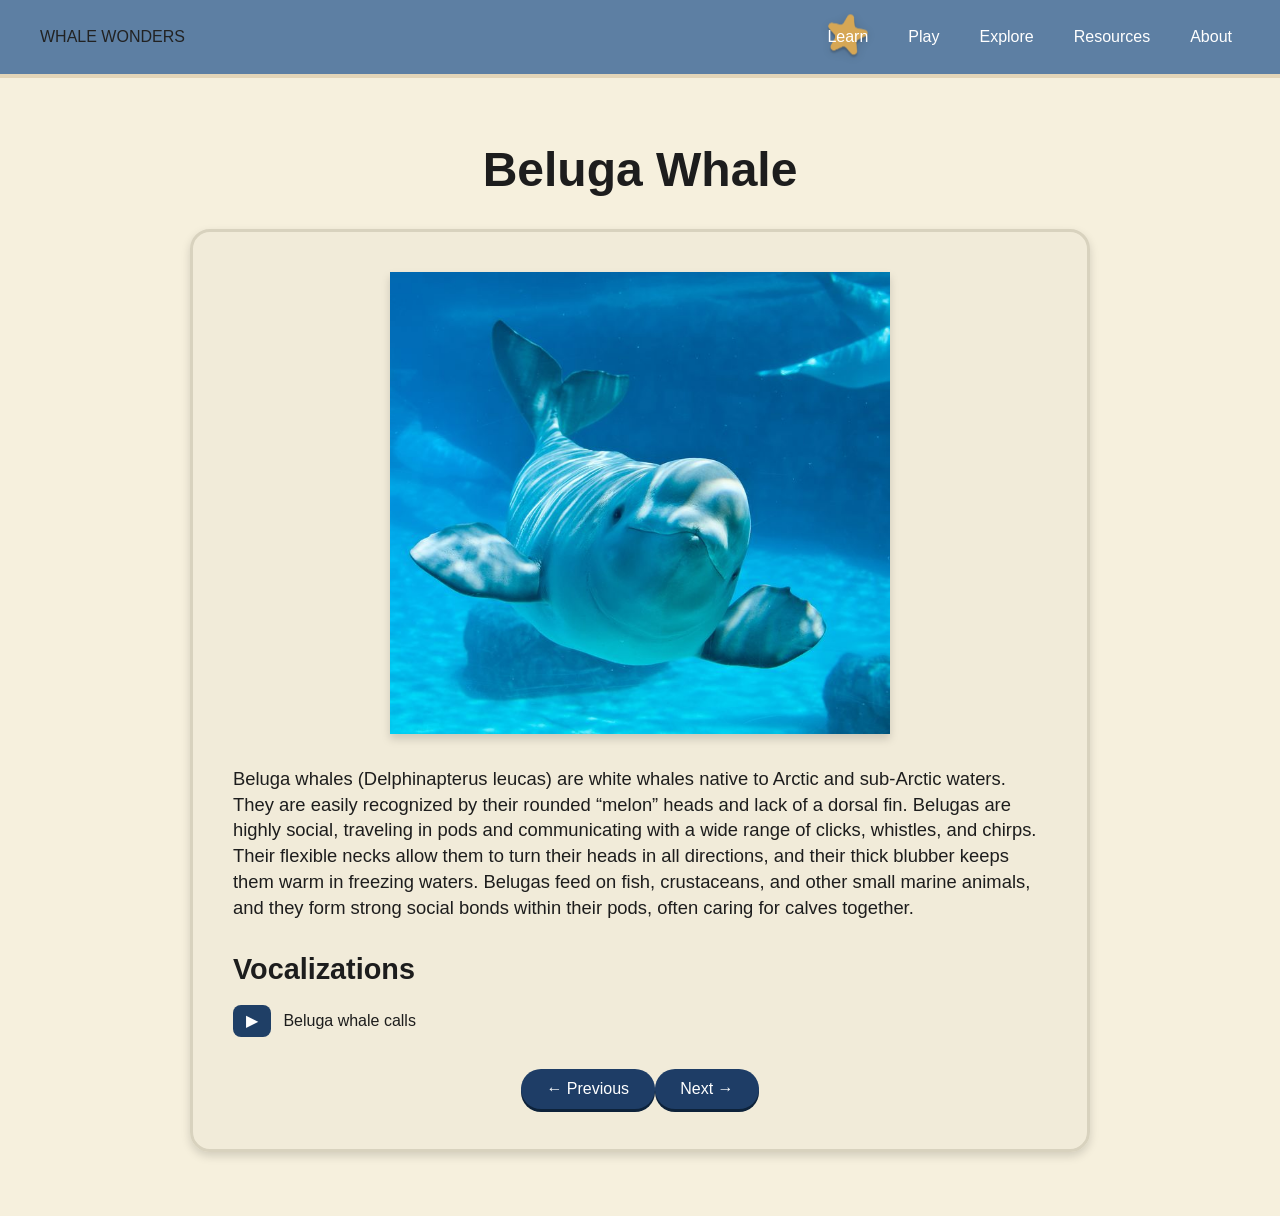
==== beluga.html @ 68707bb9 "revision" ====
<!DOCTYPE html>
<html lang="en">
<head>
  <meta charset="UTF-8">
  <meta name="viewport" content="width=device-width, initial-scale=1.0">
  <title>Beluga Whale Info</title>
  <link rel="stylesheet" href="beluga.css">
</head>
<body>

<!-- Navigation -->
<header>
  <nav class="navbar">
    <div class="logo">WHALE <span>WONDERS</span></div>
    <ul class="nav-links">
       <li class="learn-link">
        <img src="images/Star.png" alt="star icon" id="star-icon">
        <a href="learn.html" id="learn-link">Learn</a>
      </li>
      <li><a href="play.html">Play</a></li>
      <li><a href="explore.html">Explore</a></li>
      <li><a href="resources.html">Resources</a></li>
      <li><a href="index.html">About</a></li>
    </ul>
  </nav>
</header>

<section class="whale-info-page">

  <h1 class="page-title">Beluga Whale</h1>

  <div class="whale-card">
    <div class="whale-image-wrapper">
      <img src="images/belugaaaaa.jpeg" alt="killer whale" class="whale-img">
    </div>

    <div class="whale-description">
      <p>
        Beluga whales (Delphinapterus leucas) are white whales native to Arctic and sub-Arctic waters. 
        They are easily recognized by their rounded “melon” heads and lack of a dorsal fin. 
        Belugas are highly social, traveling in pods and communicating with a wide range of clicks, whistles, 
        and chirps. Their flexible necks allow them to turn their heads in all directions, and their thick 
        blubber keeps them warm in freezing waters. Belugas feed on fish, crustaceans, and other small marine 
        animals, and they form strong social bonds within their pods, often caring for calves together.
      </p>
    </div>

    <div class="audio-section">
      <h3>Vocalizations</h3>
      <div class="audio-control">
        <button class="play-btn">▶</button>
        <span>Beluga whale calls</span>
      </div>
    </div>

    <div class="next-prev-buttons">
        <a href="killerwhale.html" class="prev-button">← Previous</a>
        <a href="spermwhale.html" class="next-button">Next →</a>
    </div>

  </div>

</section>

<script src="belugawhale.js"></script>
</body>
</html>
---- beluga.css ----
* {
  margin: 0;
  padding: 0;
  box-sizing: border-box;
}


body {
  font-family: 'Poppins', sans-serif;
  color: #222;
  background-color: #faf5e4;
  padding: 0px;
}

h1, h2 {
  font-weight: 700;
}

p {
  line-height: 1.6;
}

/* NAVBAR */
.navbar {
  position: relative; /* <- stacking ? */
  display: flex;
  justify-content: space-between;
  align-items: center;
  background-color: #5d7fa3;
  padding: 1.5rem 2.5rem;
  border-bottom: 4px solid #e3d5b8;
  z-index: 0;
}


.nav-links {
  list-style: none;
  display: flex;
  gap: 1.5rem;
  margin: 0;
  padding: 0;
}

.nav-links li {
  position: relative; 
}


.nav-links li a {
  text-decoration: none;
  color: white;
  font-weight: 500;
  position: relative;
  display: inline-block;
  z-index: 3; 
  padding: 0.25rem 0.5rem;
}



.learn-link {
  position: relative; 
}


#star-icon {
  position: absolute;
  left: 50%;
  top: 50%;
  transform: translate(-50%, -50%) rotate(0deg);
  width: 44px;                
  height: auto;
  opacity: 0.85;
  z-index: 1;                 
  pointer-events: none;        
  transition: transform 0.6s cubic-bezier(.2,.9,.2,1), filter 0.3s ease, opacity 0.25s ease;
  will-change: transform;     
  filter: drop-shadow(0 2px 6px rgba(0,0,0,0.15));
}

.container {
  max-width: 1100px;
  margin: auto;
  position: relative;
}

.whale-info-page {
  padding: 4rem 2rem;
  background: #f6f0dd; 
  color: #1d1d1d;
}

.page-title {
  text-align: center;
  font-size: 3rem;
  margin-bottom: 2rem;
}

.whale-card {
  background: rgba(0, 0, 0, 0.02);
  padding: 2.5rem;
  border-radius: 20px;
  max-width: 900px;
  margin: 0 auto;
  box-shadow: 0px 4px 10px rgba(0,0,0,0.15);
  border: 3px solid #d8d2be;
}

.whale-image-wrapper {
  display: flex;
  justify-content: center;
  margin-bottom: 2rem;
}

.whale-img {
  width: 80%;
  max-width: 500px;
  filter: drop-shadow(0px 5px 4px rgba(0,0,0,0.15));
}


/* Description */
.whale-description p {
  margin-bottom: 1rem;
  font-size: 1.15rem;
  line-height: 1.4;
}

/* Audio buttons */
.audio-section {
  margin-top: 2rem;
}

.audio-section h3 {
  font-size: 1.8rem;
  margin-bottom: 1.2rem;
}

.audio-control {
  display: flex;
  align-items: center;
  gap: 0.8rem;
  margin-bottom: 0.8rem;
}

.play-btn {
  background: #1f3f66;
  color: white;
  border: none;
  padding: 0.4rem 0.8rem;
  font-size: 1rem;
  border-radius: 8px;
  cursor: pointer;
}

.play-btn:hover {
  transform: scale(1.1);
}

.next-prev-buttons {
  display: flex;
  justify-content: center;
  margin-top: 2rem;
  padding: 0 1rem;
}

.prev-button,
.next-button {
  background-color: #1e3d66; 
  color: #fff;
  padding: 0.7rem 1.6rem;
  border-radius: 20px;
  font-family: "Poppins", sans-serif;
  font-size: 1rem;
  text-decoration: none;
  box-shadow: 0 3px 0 #0d223a;
  transition: transform 0.15s ease, box-shadow 0.15s ease;
}

/* Hover effect */
.prev-button:hover,
.next-button:hover {
  transform: translateY(-3px);
  box-shadow: 0 5px 0 #0d223a;
}

/* Pressed effect */
.prev-button:active,
.next-button:active {
  transform: translateY(1px);
  box-shadow: 0 1px 0 #0d223a;
}



/* MEDIA QUERIES */

@media screen and (max-width: 1024px) {
  body {
    padding: 0 1.5rem;
  }

  h1 { font-size: 4.5vw; }
  h2 { font-size: 1.5rem; }
  p { font-size: 1rem; }

  
  .hero-text h1 {
    font-size: 6vw;
  }

  .hero-text {
    top: 40%;
  }

  .about {
    padding: 3rem 1.5rem;
  }
}


@media screen and (max-width: 768px) {
  body {
    padding: 0 1rem;
  }

  .navbar {
    padding: 1rem;
  }

  .nav-links {
    gap: 1rem;
  }

  
  .hero-text h1 {
    font-size: 6.5vw;
  }

  .hero-text p {
    font-size: 2.5vw;
  }

  .hero-text {
    top: 45%;
  }

  .about {
    flex-direction: column;
    text-align: center;
  }

  .about-text {
    width: 90%;
  }

  .about-img img {
    width: 10rem;
  }
}


@media screen and (max-width: 600px) {
  body {
    padding: 0 0.5rem;
  }

  h1 { font-size: 7vw; }
  h2 { font-size: 1.3rem; }
  p { font-size: 0.95rem; }

  #star-icon {
    display: none;
  }

  .navbar {
    flex-direction: column;
    gap: 0.7rem;
  }

  .nav-links {
    flex-wrap: wrap;
    justify-content: center;
  }

  .hero-text {
    top: 50%;
  }

  
  .hero-text h1 {
    font-size: 6vw;
  }

  .hero-text p {
    font-size: 2.5vw;
  }

  .buttons {
    gap: 0.4rem;
  }

  .btn {
    padding: 0.5rem 1rem;
  }
}


@media screen and (max-width: 480px) {
  h1 { font-size: 8vw; }
  h2 { font-size: 1.2rem; }
  p { font-size: 0.9rem; }

  
  .hero-text h1 {
    font-size: 5vw;
  }

  .hero-text p {
    font-size: 4vw;
  }

  .hero-text {
    top: 55%;
  }

  .about {
    padding: 2rem 1rem;
  }

  .about-img img {
    width: 8rem;
  }
}


@media screen and (max-width: 320px) {
  body {
    padding: 0 0.3rem;
  }

  h1 { font-size: 4vw; }
  h2 { font-size: 1rem; }
  p { font-size: 0.85rem; }

  .navbar {
    padding: 0.5rem;
  }

  
  .hero-text h1 {
    font-size: 5vw;
  }

  .hero-text p {
    font-size: 4.5vw;
  }

  .hero-text {
    top: 60%;
  }

  .btn {
    padding: 0.4rem 0.8rem;
  }
}
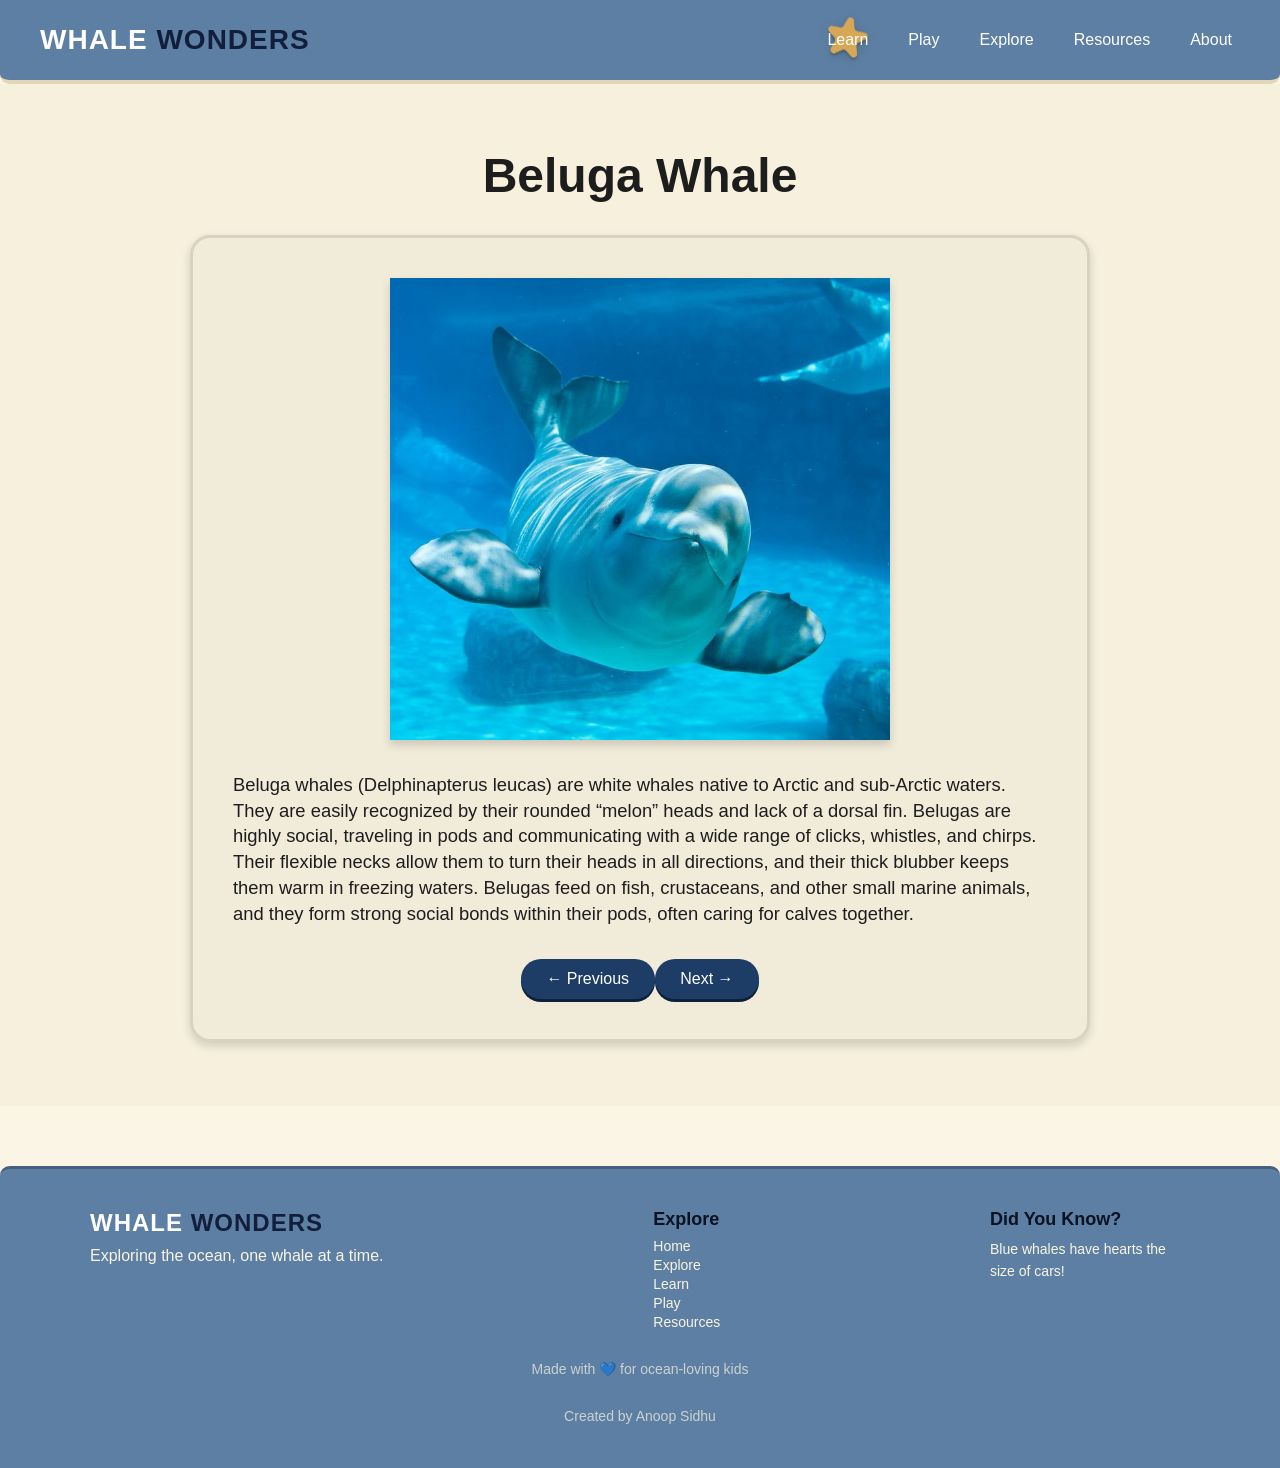
==== commit 0d21eee4: "final" ====
--- a/beluga.html
+++ b/beluga.html
@@ -45,14 +45,6 @@
       </p>
     </div>
 
-    <div class="audio-section">
-      <h3>Vocalizations</h3>
-      <div class="audio-control">
-        <button class="play-btn">▶</button>
-        <span>Beluga whale calls</span>
-      </div>
-    </div>
-
     <div class="next-prev-buttons">
         <a href="killerwhale.html" class="prev-button">← Previous</a>
         <a href="spermwhale.html" class="next-button">Next →</a>
@@ -62,6 +54,34 @@
 
 </section>
 
+<footer class="site-footer">
+  <div class="footer-content">
+    
+    <div class="footer-left">
+      <h3 class="footer-logo">WHALE <span>WONDERS</span></h3>
+      <p class="footer-desc">Exploring the ocean, one whale at a time.</p>
+    </div>
+
+    <div class="footer-links">
+      <h4>Explore</h4>
+      <a href="index.html">Home</a>
+      <a href="explore.html">Explore</a>
+      <a href="learn.html">Learn</a>
+      <a href="play.html">Play</a>
+      <a href="resources.html">Resources</a>
+    </div>
+
+    <div class="footer-fact">
+      <h4>Did You Know?</h4>
+      <p id="footer-fact-text">Blue whales have hearts the size of cars!</p>
+    </div>
+
+  </div>
+
+  <p class="footer-credit">Made with 💙 for ocean-loving kids</p>
+  <p class="footer-credit">Created by Anoop Sidhu</p>
+</footer>
+
 <script src="belugawhale.js"></script>
 </body>
 </html>
--- a/beluga.css
+++ b/beluga.css
@@ -30,6 +30,7 @@
   padding: 1.5rem 2.5rem;
   border-bottom: 4px solid #e3d5b8;
   z-index: 0;
+  border-radius: 0 0 0.6rem 0.6rem;
 }
 
 
@@ -192,6 +193,79 @@
 }
 
 
+/* logo style*/
+.logo, 
+.footer-logo {
+  font-weight: 700;
+  font-size: 28px;
+  letter-spacing: 1px;
+  color: #ffffff;
+}
+
+.logo span,
+.footer-logo span {
+  color: #121f3c;
+}
+
+
+/* footer */
+.site-footer {
+  background: #5d7fa3;
+  color: #faf5e4;
+  padding: 40px 20px;
+  margin-top: 60px;
+  border-top: 3px solid #465f7a;
+  border-radius: 0.6rem 0.6rem 0 0;
+}
+
+.footer-content {
+  max-width: 1100px;
+  margin: auto;
+  display: flex;
+  justify-content: space-between;
+  gap: 40px;
+  flex-wrap: wrap;
+}
+
+.footer-left h3 {
+  font-size: 24px;
+  margin-bottom: 6px;
+}
+
+.footer-left span {
+  color: #121f3c;
+}
+
+.footer-links h4,
+.footer-fact h4 {
+  margin-bottom: 8px;
+  font-size: 18px;
+  color: #0b1220;
+}
+
+.footer-links a {
+  display: block;
+  color: #faf5e4;
+  text-decoration: none;
+  margin: 3px 0;
+  font-size: 14px;
+}
+
+.footer-links a:hover {
+  color: #ffcc00;
+}
+
+.footer-fact p {
+  font-size: 14px;
+  max-width: 200px;
+}
+
+.footer-credit {
+  text-align: center;
+  margin-top: 25px;
+  font-size: 14px;
+  opacity: 0.7;
+}
 
 /* MEDIA QUERIES */
 
